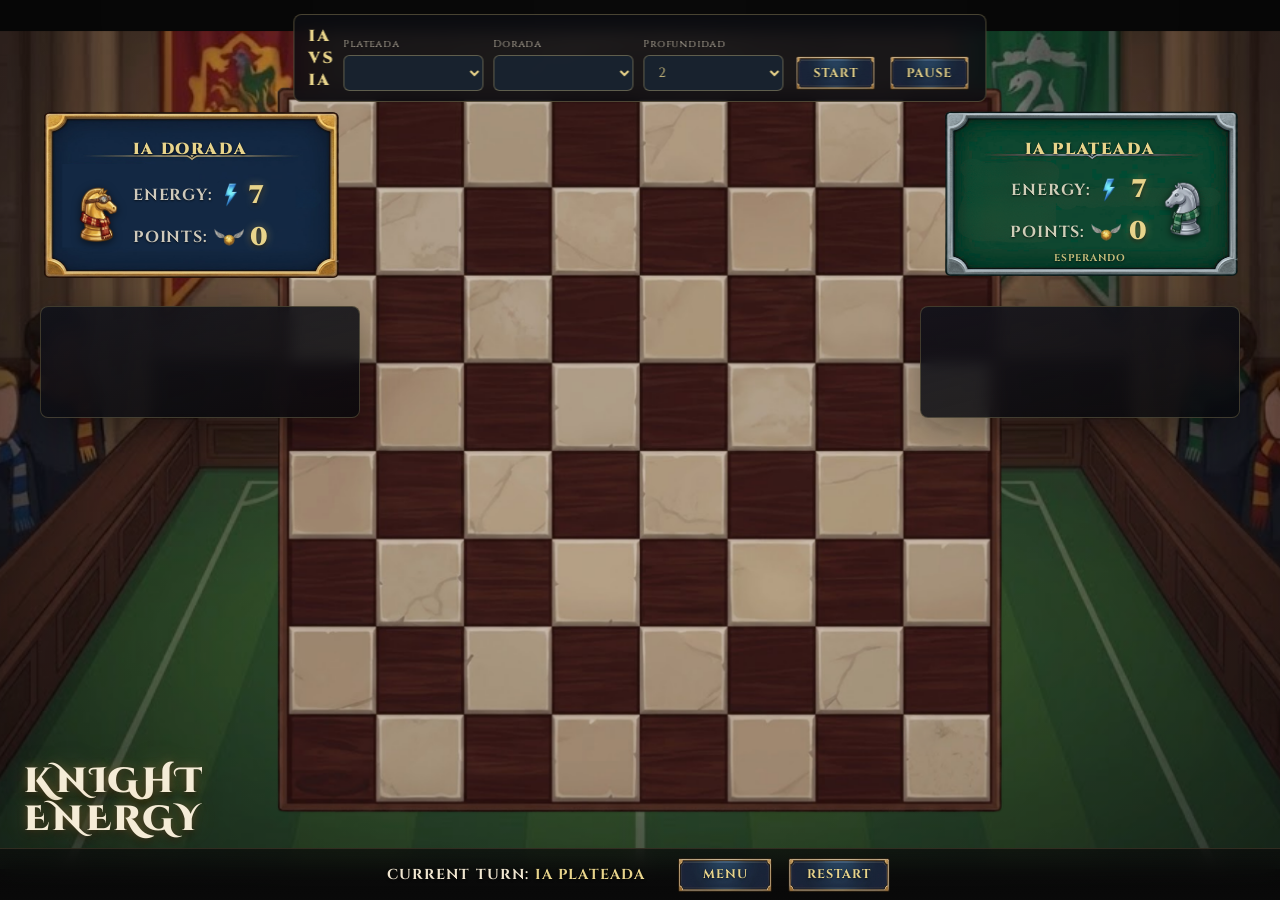
==== web/AIVsAI/index.html @ 50827cb5 "IAvsIA and heuristic tournament" ====
<!DOCTYPE html>
<html lang="es">
<head>
  <meta charset="UTF-8" />
  <meta name="viewport" content="width=device-width, initial-scale=1.0" />
  <title>Knight Energy - IA vs IA</title>
  <link rel="preconnect" href="https://fonts.googleapis.com" />
  <link rel="preconnect" href="https://fonts.gstatic.com" crossorigin />
  <link href="https://fonts.googleapis.com/css2?family=Cinzel+Decorative:wght@400;700;900&family=Cinzel:wght@400;600;700;900&display=swap" rel="stylesheet" />
  <link rel="stylesheet" href="../RenderMap/style.css" />
  <link rel="stylesheet" href="ai.css" />
</head>
<body>
  <div id="bg-image"></div>
  <div id="overlay"></div>

  <section class="ai-control-panel">
    <div class="ai-control-title">IA VS IA</div>
    <label>
      Plateada
      <select id="white-heuristic"></select>
    </label>
    <label>
      Dorada
      <select id="black-heuristic"></select>
    </label>
    <label>
      Profundidad
      <select id="ai-depth">
        <option value="2">2</option>
        <option value="4">4</option>
        <option value="6">6</option>
      </select>
    </label>
    <button class="footer-btn" id="btn-ai-play"><span>START</span></button>
    <button class="footer-btn" id="btn-ai-pause"><span>PAUSE</span></button>
  </section>

  <div class="scoreboard scoreboard--player" id="scoreboard-player">
    <img src="../assets/NewSprints/marcador_player.png" alt="" class="scoreboard__bg" />
    <div class="scoreboard__content">
      <h3 class="scoreboard__title">IA DORADA</h3>
      <div class="scoreboard__body">
        <img src="../assets/NewSprints/player.png" alt="IA dorada" class="scoreboard__avatar" />
        <div class="scoreboard__stats">
          <div class="scoreboard__stat"><span class="scoreboard__stat-label">ENERGY:</span><img src="../assets/NewSprints/energy_icon.png" alt="" class="scoreboard__stat-icon" /><span class="scoreboard__stat-value" id="black-energy">7</span></div>
          <div class="scoreboard__stat"><span class="scoreboard__stat-label">POINTS:</span><img src="../assets/NewSprints/snitch_dorada.png" alt="" class="scoreboard__stat-icon scoreboard__stat-icon--snitch" /><span class="scoreboard__stat-value" id="black-points">0</span></div>
        </div>
      </div>
    </div>
  </div>
  <article class="heuristic-detail-card heuristic-detail-card--black" id="black-heuristic-detail"></article>

  <div class="scoreboard scoreboard--enemy" id="scoreboard-enemy">
    <img src="../assets/NewSprints/marcador_enemy.png" alt="" class="scoreboard__bg" />
    <div class="scoreboard__content">
      <h3 class="scoreboard__title">IA PLATEADA</h3>
      <div class="scoreboard__body">
        <div class="scoreboard__stats scoreboard__stats--right">
          <div class="scoreboard__stat"><span class="scoreboard__stat-label">ENERGY:</span><img src="../assets/NewSprints/energy_icon.png" alt="" class="scoreboard__stat-icon" /><span class="scoreboard__stat-value" id="white-energy">7</span></div>
          <div class="scoreboard__stat"><span class="scoreboard__stat-label">POINTS:</span><img src="../assets/NewSprints/snitch_dorada.png" alt="" class="scoreboard__stat-icon scoreboard__stat-icon--snitch" /><span class="scoreboard__stat-value" id="white-points">0</span></div>
        </div>
        <img src="../assets/NewSprints/enemy_player.png" alt="IA plateada" class="scoreboard__avatar" />
      </div>
      <div class="scoreboard__difficulty" id="ai-status-label">ESPERANDO</div>
    </div>
  </div>
  <article class="heuristic-detail-card heuristic-detail-card--white" id="white-heuristic-detail"></article>

  <div class="board-area">
    <div class="board-wrapper">
      <img src="../assets/NewSprints/tablero.png" alt="Tablero" class="board-bg-img" />
      <div class="board-grid" id="board-grid"></div>
    </div>
  </div>

  <div class="game-brand-title"><h1 class="brand-title">KNIGHT<br>ENERGY</h1></div>

  <footer class="game-footer">
    <div class="footer-turn">CURRENT TURN: <strong id="turn-label">IA PLATEADA</strong></div>
    <div class="footer-buttons">
      <button class="footer-btn" onclick="irAlMenu()"><span>MENU</span></button>
      <button class="footer-btn" onclick="nuevaPartida()"><span>RESTART</span></button>
    </div>
  </footer>

  <div class="toast" id="toast"><span id="toast-msg"></span></div>
  <div id="game-over-modal" class="modal-overlay">
    <div class="modal-card">
      <h2 class="modal-title" id="game-over-title">Fin del juego</h2>
      <div class="modal-content" id="game-over-content"></div>
      <button class="footer-btn footer-btn--modal" onclick="nuevaPartida()"><span>JUGAR DE NUEVO</span></button>
      <button class="modal-close" id="btn-close-game-over">x</button>
    </div>
  </div>

  <script src="/eel.js" onerror="console.warn('eel.js no disponible')"></script>
  <script src="ai.js"></script>
</body>
</html>
---- web/RenderMap/style.css ----
/* ═══════════════════════════════════════════════════════════════
   style.css — Knight Energy · Game Board Interface
   Diseño medieval fiel a la referencia visual
═══════════════════════════════════════════════════════════════ */
*, *::before, *::after { box-sizing: border-box; margin: 0; padding: 0; }

:root {
  --gold: #c9a84c;
  --gold-light: #e8d48b;
  --gold-dark: #8b6914;
  --text-light: #f0e6d0;
  --footer-color: rgba(200, 190, 170, 0.7);
  --cell-size: min(9vw, 9vh);
}

html, body {
  width: 100%; height: 100%; overflow: hidden;
  font-family: 'Cinzel', serif;
  background: #0a0a0a;
  color: var(--text-light);
}

/* ── Fondo ── */
#bg-image {
  position: fixed; inset: 0;
  width: 100vw; height: 100vh;
  z-index: 0;
  background: url('../assets/NewSprints/background.png') center center / cover no-repeat;
}

#overlay {
  position: fixed; inset: 0;
  width: 100vw; height: 100vh;
  background: radial-gradient(ellipse at center top,
    rgba(0,0,0,0.05) 0%, rgba(0,0,0,0.3) 60%, rgba(0,0,0,0.5) 100%);
  z-index: 1;
  pointer-events: none;
}

/* ═══════════════════════════════════════════════════════════════
   SCOREBOARDS — Marcadores superiores
═══════════════════════════════════════════════════════════════ */
.scoreboard {
  position: fixed;
  top: clamp(60px, 12vh, 120px); /* Bajado a la altura aprox del tablero */
  z-index: 20;
  width: clamp(200px, 25vw, 300px); /* Ligeramente más grandes */
  aspect-ratio: 1.7 / 1;
}

.scoreboard--player { left: 40px; } /* Más cerca al tablero */
.scoreboard--enemy  { right: 40px; } /* Más cerca al tablero */

.scoreboard__bg {
  position: absolute;
  inset: 0;
  width: 100%; height: 100%;
  object-fit: fill;
  pointer-events: none;
}

.scoreboard__content {
  position: relative;
  z-index: 2;
  width: 100%; height: 100%;
  display: flex;
  flex-direction: column;
  padding: 10% 10% 8%;
}

.scoreboard__title {
  font-family: 'Cinzel', serif; /* Tipografía más legible */
  font-size: clamp(0.7rem, 1.4vw, 1rem);
  font-weight: 900;
  color: var(--gold-light);
  text-shadow: 0 1px 3px rgba(0,0,0,0.8);
  letter-spacing: 0.1em;
  margin-bottom: 8px;
  text-align: center; /* Título centrado */
}

/* Para el oponente también centrado, anulamos su text-align right previo si existia en el titulo */
.scoreboard--enemy .scoreboard__title {
  text-align: center; 
}

.scoreboard__body {
  display: flex;
  align-items: center;
  gap: 8px;
  flex: 1;
}

.scoreboard__avatar {
  width: clamp(32px, 4.5vw, 55px);
  height: auto;
  object-fit: contain;
  filter: drop-shadow(0 2px 4px rgba(0,0,0,0.6));
  flex-shrink: 0;
}

.scoreboard__stats {
  display: flex;
  flex-direction: column;
  gap: 3px;
  flex: 1;
}

.scoreboard__stats--right {
  text-align: right;
}

.scoreboard__stat {
  display: flex;
  align-items: center;
  gap: 6px;
  font-size: clamp(0.7rem, 1.4vw, 1rem); /* Más grande */
  font-weight: 700;
  color: var(--text-light);
  text-shadow: 0 1px 2px rgba(0,0,0,0.7);
  margin-top: 4px; /* Espaciado extra */
}

.scoreboard--enemy .scoreboard__stat {
  justify-content: flex-end;
}

.scoreboard__stat-label {
  letter-spacing: 0.05em;
  opacity: 0.85;
}

.scoreboard__stat-icon {
  width: clamp(16px, 2.2vw, 24px); /* Mucho más grande */
  height: auto;
  object-fit: contain;
  flex-shrink: 0;
}

.scoreboard__stat-icon--snitch {
  width: clamp(20px, 2.8vw, 30px); /* Mucho más grande */
}

.scoreboard__stat-value {
  font-family: 'Cinzel', serif;
  font-size: clamp(1.1rem, 2.2vw, 1.6rem); /* Tremendamente más grande y notorio */
  font-weight: 900;
  color: var(--gold-light);
  text-shadow: 0 0 8px rgba(255, 220, 120, 0.4), 0 2px 4px rgba(0,0,0,0.8);
  min-width: 20px;
}

.scoreboard__difficulty {
  font-family: 'Cinzel', serif;
  font-size: clamp(0.45rem, 0.9vw, 0.62rem);
  font-weight: 700;
  color: var(--gold-light);
  text-shadow: 0 1px 2px rgba(0,0,0,0.7);
  letter-spacing: 0.08em;
  text-align: right;
  margin-top: 2px;
  opacity: 0.85;
}

/* ═══════════════════════════════════════════════════════════════
   TABLERO CENTRAL
═══════════════════════════════════════════════════════════════ */
.board-area {
  position: fixed;
  inset: 0;
  z-index: 5;
  display: flex;
  align-items: center;
  justify-content: center;
  pointer-events: none;
}

.board-wrapper {
  position: relative;
  width: clamp(380px, 82vh, 750px); /* Tablero un poco más grande todavía */
  height: clamp(380px, 82vh, 750px);
  pointer-events: auto;
}

.board-bg-img {
  position: absolute;
  inset: 0;
  width: 100%; height: 100%;
  object-fit: fill;
  border-radius: 4px;
  pointer-events: none;
}

.board-grid {
  position: absolute;
  /* Offset para que caiga dentro del área útil del tablero.png (el tablero tiene un borde) */
  top: 1.5%;
  left: 1.5%;
  width: 97%;
  height: 97%;
  display: grid;
  grid-template-columns: repeat(8, 1fr);
  grid-template-rows: repeat(8, 1fr);
  z-index: 2;
}

/* ── Celda individual ── */
.cell {
  position: relative;
  display: flex;
  align-items: center;
  justify-content: center;
  cursor: default;
  transition: background 0.15s ease;
}

/* Highlight de movimiento válido (Rosquilla azul) */
.cell--valid {
  cursor: pointer;
}

.cell--valid::before {
  content: "";
  position: absolute;
  width: 45%; 
  height: 45%;
  border: 4px solid rgba(80, 180, 255, 0.85);
  border-radius: 50%;
  box-shadow: 
    0 0 12px rgba(80, 180, 255, 0.6), 
    inset 0 0 12px rgba(80, 180, 255, 0.6);
  z-index: 4;
  transition: transform 0.15s ease, background 0.15s ease;
}

.cell--valid:hover::before {
  background: rgba(80, 180, 255, 0.25);
  transform: scale(1.15);
}
/* ── Textos Flotantes (Recolectables) ── */
.floating-text {
  position: absolute;
  transform: translate(-50%, -50%);
  font-family: 'Cinzel', serif;
  font-size: clamp(1.4rem, 2.8vw, 2.2rem);
  font-weight: 900;
  z-index: 100;
  pointer-events: none;
  animation: floatUp 1.2s cubic-bezier(0.25, 1, 0.5, 1) forwards;
}

.floating-text--snitch {
  color: #fff;
  text-shadow: 0 0 10px rgba(255, 215, 80, 0.9), 0 0 20px rgba(255, 215, 80, 0.8), 0 2px 4px #000;
}

.floating-text--potion {
  color: #fff;
  text-shadow: 0 0 10px rgba(80, 200, 255, 0.9), 0 0 20px rgba(80, 200, 255, 0.8), 0 2px 4px #000;
}

@keyframes floatUp {
  0% { opacity: 0; transform: translate(-50%, -50%) scale(0.5); }
  20% { opacity: 1; transform: translate(-50%, -100%) scale(1.2); }
  100% { opacity: 0; transform: translate(-50%, -200%) scale(1); }
}

/* ── Piezas en las celdas ── */
.cell__piece {
  position: relative;
  display: flex;
  flex-direction: column;
  align-items: center;
  justify-content: center;
  width: 100%;
  height: 100%;
}

/* Imagen del caballo / item */
.cell__img {
  width: 75%;
  height: 75%;
  object-fit: contain;
  position: relative;
  z-index: 2;
  filter: drop-shadow(0 2px 3px rgba(0,0,0,0.4));
}

/* Sombra circular debajo de los caballos */
.cell__shadow {
  position: absolute;
  bottom: 4%;
  left: 50%;
  transform: translateX(-50%);
  width: 55%;
  height: 12%;
  background: radial-gradient(ellipse, rgba(0,0,0,0.45) 0%, transparent 70%);
  border-radius: 50%;
  z-index: 1;
}

/* Brillo detrás de items (snitch/pocion) */
.cell__glow {
  position: absolute;
  top: 50%;
  left: 50%;
  transform: translate(-50%, -50%);
  width: 85%;
  height: 85%;
  border-radius: 50%;
  z-index: 0;
  pointer-events: none;
}

.cell__glow--snitch {
  background: radial-gradient(circle, rgba(255, 215, 80, 0.45) 0%, rgba(255, 200, 50, 0.1) 50%, transparent 70%);
}

.cell__glow--potion {
  background: radial-gradient(circle, rgba(80, 200, 255, 0.4) 0%, rgba(50, 180, 220, 0.1) 50%, transparent 70%);
}

/* Intensidad del glow según valor */
.cell__glow--high {
  filter: brightness(1.5);
}

.cell__glow--mid {
  filter: brightness(1.2);
}

/* Número/valor del item */
.cell__value {
  position: absolute;
  bottom: 8px; /* Menos pegado a la esquina */
  right: 12px; /* Menos pegado a la esquina */
  font-family: 'Cinzel', serif;
  font-size: clamp(0.6rem, 1.3vw, 0.9rem);
  font-weight: 900;
  color: var(--gold-light);
  text-shadow:
    0 0 6px rgba(255, 220, 120, 0.5),
    -1px -1px 0 #000, 1px -1px 0 #000, -1px 1px 0 #000, 1px 1px 0 #000,
    0 2px 4px rgba(0,0,0,1); /* Sombras fuertes y stroke simulado para más grosor */
  z-index: 3;
  line-height: 1;
}

/* ── Clases especiales para animar a los caballos de forma flotante ── */
.horses-container {
  position: absolute;
  top: 1.5%; left: 1.5%;
  width: 97%; height: 97%;
  pointer-events: none;
  z-index: 10;
}

.horse-piece {
  position: absolute;
  width: 12.5%; /* 100% / 8 */
  height: 12.5%;
  transition: top 0.4s cubic-bezier(0.34, 1.56, 0.64, 1), left 0.4s cubic-bezier(0.34, 1.56, 0.64, 1);
  display: flex;
  flex-direction: column;
  align-items: center;
  justify-content: center;
}

/* ═══════════════════════════════════════════════════════════════
   FOOTER BAR
═══════════════════════════════════════════════════════════════ */
.game-footer {
  position: fixed;
  bottom: 0; left: 0; right: 0;
  z-index: 20;
  height: 52px;
  background: linear-gradient(180deg, rgba(10, 10, 10, 0.7) 0%, rgba(10, 10, 10, 0.92) 100%);
  backdrop-filter: blur(10px);
  display: flex;
  align-items: center;
  justify-content: center;
  gap: 30px;
  padding: 0 24px;
  border-top: 1px solid rgba(139, 115, 85, 0.3);
}

.footer-turn {
  font-family: 'Cinzel', serif;
  font-size: clamp(0.65rem, 1.3vw, 0.9rem);
  font-weight: 700;
  color: var(--text-light);
  text-shadow: 0 1px 3px rgba(0,0,0,0.7);
  letter-spacing: 0.08em;
  text-transform: uppercase;
}

.footer-turn strong {
  color: var(--gold-light);
}

.footer-buttons {
  display: flex;
  gap: 10px;
}

.footer-btn {
  position: relative;
  background: url('../assets/NewSprints/button.png') center center / 100% 100% no-repeat;
  border: none;
  outline: none;
  padding: 8px 22px;
  min-width: 100px;
  min-height: 36px;
  cursor: pointer;
  font-family: 'Cinzel', serif;
  font-size: clamp(0.6rem, 1vw, 0.78rem);
  font-weight: 700;
  color: var(--gold-light);
  letter-spacing: 0.08em;
  text-transform: uppercase;
  text-shadow: 0 1px 3px rgba(0,0,0,0.7);
  transition: transform 0.15s ease, filter 0.15s ease;
  text-align: center;
}

.footer-btn:hover {
  background-image: url('../assets/NewSprints/Button_hover.png');
  color: #fff;
  transform: translateY(-1px) scale(1.03);
  filter: brightness(1.08);
  text-shadow: 0 0 8px rgba(255, 248, 230, 0.5), 0 1px 3px rgba(0,0,0,0.7);
}

.footer-btn:active {
  transform: scale(0.97);
  filter: brightness(0.95);
}

.footer-btn--modal {
  min-width: 180px;
  padding: 10px 28px;
  margin-top: 16px;
}

/* ═══════════════════════════════════════════════════════════════
   TOAST
═══════════════════════════════════════════════════════════════ */
.toast {
  position: fixed;
  bottom: 70px;
  left: 50%;
  transform: translateX(-50%) translateY(20px);
  z-index: 200;
  background: rgba(20, 16, 12, 0.95);
  border: 1px solid rgba(139, 115, 85, 0.5);
  color: var(--text-light);
  padding: 10px 20px;
  border-radius: 6px;
  font-family: 'Cinzel', serif;
  font-size: 0.8rem;
  font-weight: 600;
  opacity: 0;
  pointer-events: none;
  transition: opacity 0.3s, transform 0.3s;
  white-space: nowrap;
}

.toast.show {
  opacity: 1;
  transform: translateX(-50%) translateY(0);
}

/* ═══════════════════════════════════════════════════════════════
   MODAL FIN DEL JUEGO
═══════════════════════════════════════════════════════════════ */
.modal-overlay {
  position: fixed; inset: 0;
  z-index: 500;
  background: rgba(0,0,0,0.7);
  display: none;
  align-items: center;
  justify-content: center;
  backdrop-filter: blur(4px);
}

.modal-overlay--open {
  display: flex;
}

.modal-card {
  position: relative;
  background: linear-gradient(165deg, rgba(32, 26, 20, 0.98), rgba(18, 14, 10, 0.99));
  border: 2px solid rgba(139, 115, 85, 0.5);
  border-radius: 8px;
  padding: 32px 36px;
  max-width: 420px;
  width: 90%;
  text-align: center;
  box-shadow: 0 16px 48px rgba(0,0,0,0.6);
}

.modal-title {
  font-family: 'Cinzel Decorative', 'Cinzel', serif;
  font-size: 1.6rem;
  font-weight: 900;
  color: var(--gold-light);
  text-shadow: 0 0 10px rgba(255, 220, 120, 0.3), 0 2px 6px rgba(0,0,0,0.8);
  margin-bottom: 16px;
}

.modal-content {
  font-size: 0.9rem;
  color: var(--text-light);
  line-height: 1.6;
  margin-bottom: 8px;
}

.modal-content .result-row {
  display: flex;
  justify-content: space-between;
  padding: 6px 0;
  border-bottom: 1px solid rgba(139, 115, 85, 0.25);
}

.modal-close {
  position: absolute;
  top: 10px; right: 14px;
  background: none;
  border: none;
  color: rgba(200, 190, 170, 0.5);
  font-size: 1.2rem;
  cursor: pointer;
  transition: color 0.2s;
}

.modal-close:hover { color: #fff; }

/* ═══════════════════════════════════════════════════════════════
   ANIMACIONES
═══════════════════════════════════════════════════════════════ */
@keyframes snitchPulse {
  0%, 100% { filter: drop-shadow(0 0 4px rgba(255, 215, 80, 0.4)) drop-shadow(0 2px 3px rgba(0,0,0,0.4)); transform: translateY(0px); }
  50%      { filter: drop-shadow(0 0 10px rgba(255, 215, 80, 0.7)) drop-shadow(0 2px 3px rgba(0,0,0,0.4)); transform: translateY(-4px); }
}

@keyframes potionPulse {
  0%, 100% { filter: drop-shadow(0 0 4px rgba(80, 200, 255, 0.4)) drop-shadow(0 2px 3px rgba(0,0,0,0.4)); transform: translateY(0px); }
  50%      { filter: drop-shadow(0 0 10px rgba(80, 200, 255, 0.7)) drop-shadow(0 2px 3px rgba(0,0,0,0.4)); transform: translateY(-4px); }
}

.cell__img--snitch {
  animation: snitchPulse 2.5s ease-in-out infinite;
}

.cell__img--potion {
  animation: potionPulse 2.5s ease-in-out infinite;
}

/* Fade-out al salir */
body.fade-out {
  animation: fadeOut 0.45s ease forwards;
}

@keyframes fadeOut {
  to { opacity: 0; }
}

/* Animación de entrada inicial del tablero */
@keyframes boardEntry {
  0%   { opacity: 0; transform: translateY(-20px) scale(0.9); }
  100% { opacity: 1; transform: translateY(0) scale(1); }
}

.cell--animate-entry {
  animation: boardEntry 0.5s cubic-bezier(0.34, 1.56, 0.64, 1) both;
}

/* Pop UP dopamínico para los marcadores */
@keyframes dopaminePop {
  0%   { transform: scale(1); filter: brightness(1); text-shadow: 0 0 6px rgba(255, 220, 120, 0.3); }
  50%  { transform: scale(1.6); filter: brightness(1.5); text-shadow: 0 0 25px rgba(255, 220, 120, 0.9); color: #fff; }
  100% { transform: scale(1); filter: brightness(1); text-shadow: 0 0 6px rgba(255, 220, 120, 0.3); }
}

.dopamine-pop {
  display: inline-block;
  animation: dopaminePop 0.8s cubic-bezier(0.25, 1, 0.5, 1) forwards;
}

/* ── Título del juego (Bottom Left) ── */
.game-brand-title {
  position: fixed;
  bottom: 60px; /* Arriba del footer */
  left: 24px;
  z-index: 10;
  pointer-events: none;
}

.game-brand-title h1 {
  font-family: 'Cinzel Decorative', 'Cinzel', serif;
  font-size: clamp(1.4rem, 2.8vw, 2.2rem);
  font-weight: 900;
  color: #f5ecd7;
  letter-spacing: 0.08em;
  line-height: 1.1;
  text-shadow:
    0 0 10px rgba(255, 220, 120, 0.35),
    0 0 25px rgba(218, 185, 90, 0.2),
    0 0 50px rgba(201, 168, 76, 0.1),
    0 2px 6px rgba(0, 0, 0, 0.9),
    0 4px 12px rgba(0, 0, 0, 0.6);
  user-select: none;
}

/* ═══════════════════════════════════════════════════════════════
   RESPONSIVO
═══════════════════════════════════════════════════════════════ */
@media (max-width: 700px) {
  .scoreboard {
    width: clamp(140px, 40vw, 200px);
    top: 6px;
  }

  .scoreboard--player { left: 4px; }
  .scoreboard--enemy  { right: 4px; }

  .board-wrapper {
    width: clamp(260px, 85vw, 420px);
    height: clamp(260px, 85vw, 420px);
  }

  .game-footer {
    height: 44px;
    gap: 14px;
  }

  .footer-btn {
    padding: 6px 14px;
    min-width: 70px;
    min-height: 30px;
    font-size: 0.55rem;
  }
}

@media (max-height: 500px) {
  .board-wrapper {
    width: clamp(250px, 65vh, 400px);
    height: clamp(250px, 65vh, 400px);
  }

  .scoreboard {
    width: clamp(130px, 18vw, 180px);
  }
}
---- web/AIVsAI/ai.css ----
.ai-control-panel {
  position: fixed;
  top: 14px;
  left: 50%;
  transform: translateX(-50%);
  z-index: 60;
  display: grid;
  grid-template-columns: auto auto auto auto auto auto;
  align-items: end;
  gap: 10px;
  max-width: min(1120px, calc(100vw - 24px));
  padding: 10px 14px;
  background: rgba(12, 13, 18, 0.86);
  border: 1px solid rgba(232, 212, 139, 0.28);
  border-radius: 8px;
  backdrop-filter: blur(8px);
}

.ai-control-title {
  color: var(--gold-light);
  font-weight: 900;
  letter-spacing: 0.1em;
  align-self: center;
}

.ai-control-panel label {
  display: flex;
  flex-direction: column;
  gap: 4px;
  font-size: 0.62rem;
  color: rgba(240, 230, 208, 0.82);
  letter-spacing: 0.08em;
}

.ai-control-panel select {
  min-width: 140px;
  background: rgba(26, 36, 48, 0.96);
  color: var(--gold-light);
  border: 1px solid rgba(232, 212, 139, 0.34);
  border-radius: 6px;
  padding: 7px 10px;
  font-family: 'Cinzel', serif;
}

.ai-control-panel .footer-btn {
  min-width: 84px;
  padding: 7px 14px;
}

.heuristic-detail-card {
  position: fixed;
  top: clamp(230px, 34vh, 320px);
  z-index: 19;
  width: clamp(220px, 25vw, 320px);
  min-height: 112px;
  max-height: 210px;
  overflow: auto;
  padding: 12px;
  border: 1px solid rgba(232, 212, 139, 0.22);
  border-radius: 8px;
  background: linear-gradient(165deg, rgba(18, 19, 27, 0.9), rgba(7, 8, 12, 0.82));
  backdrop-filter: blur(8px);
  box-shadow: 0 12px 36px rgba(0, 0, 0, 0.35);
}

.heuristic-detail-card--black {
  left: 40px;
}

.heuristic-detail-card--white {
  right: 40px;
}

.heuristic-detail-card h3 {
  color: var(--gold-light);
  font-size: 0.78rem;
  margin-bottom: 5px;
  letter-spacing: 0.08em;
}

.heuristic-detail-card p {
  color: rgba(240, 230, 208, 0.78);
  font-size: 0.68rem;
  line-height: 1.35;
  margin-bottom: 7px;
}

.formula-line {
  display: flex;
  align-items: center;
  flex-wrap: wrap;
  gap: 5px;
  color: #f5ecd7;
  font-family: 'Cinzel', serif;
  font-size: 0.7rem;
  line-height: 1.35;
  margin-bottom: 8px;
}

.formula-name {
  color: var(--gold-light);
  font-weight: 900;
  margin-right: 2px;
}

.formula-term {
  display: inline-flex;
  align-items: baseline;
  gap: 3px;
  padding: 3px 6px;
  border-radius: 999px;
  background: rgba(232, 212, 139, 0.08);
  border: 1px solid rgba(232, 212, 139, 0.12);
}

.formula-term strong {
  color: #fff3bd;
}

.formula-term span {
  color: rgba(240, 230, 208, 0.86);
  font-style: italic;
}

.formula-plus {
  color: rgba(232, 212, 139, 0.72);
  font-weight: 900;
}

.weight-grid {
  display: grid;
  grid-template-columns: repeat(2, minmax(0, 1fr));
  gap: 5px;
}

.weight-pill {
  display: flex;
  justify-content: space-between;
  gap: 6px;
  padding: 4px 6px;
  border-radius: 6px;
  background: rgba(255, 255, 255, 0.055);
  color: rgba(240, 230, 208, 0.82);
  font-size: 0.62rem;
}

.weight-pill strong {
  color: var(--gold-light);
}

.scoreboard__difficulty {
  text-align: center;
}

@media (max-width: 900px) {
  .ai-control-panel {
    grid-template-columns: repeat(2, minmax(0, 1fr));
    top: 8px;
  }

  .ai-control-title {
    grid-column: 1 / -1;
    text-align: center;
  }

  .heuristic-detail-card {
    position: fixed;
    top: auto;
    bottom: 58px;
    width: calc(50vw - 12px);
    max-height: 150px;
  }

  .heuristic-detail-card--black {
    left: 6px;
  }

  .heuristic-detail-card--white {
    right: 6px;
  }
}
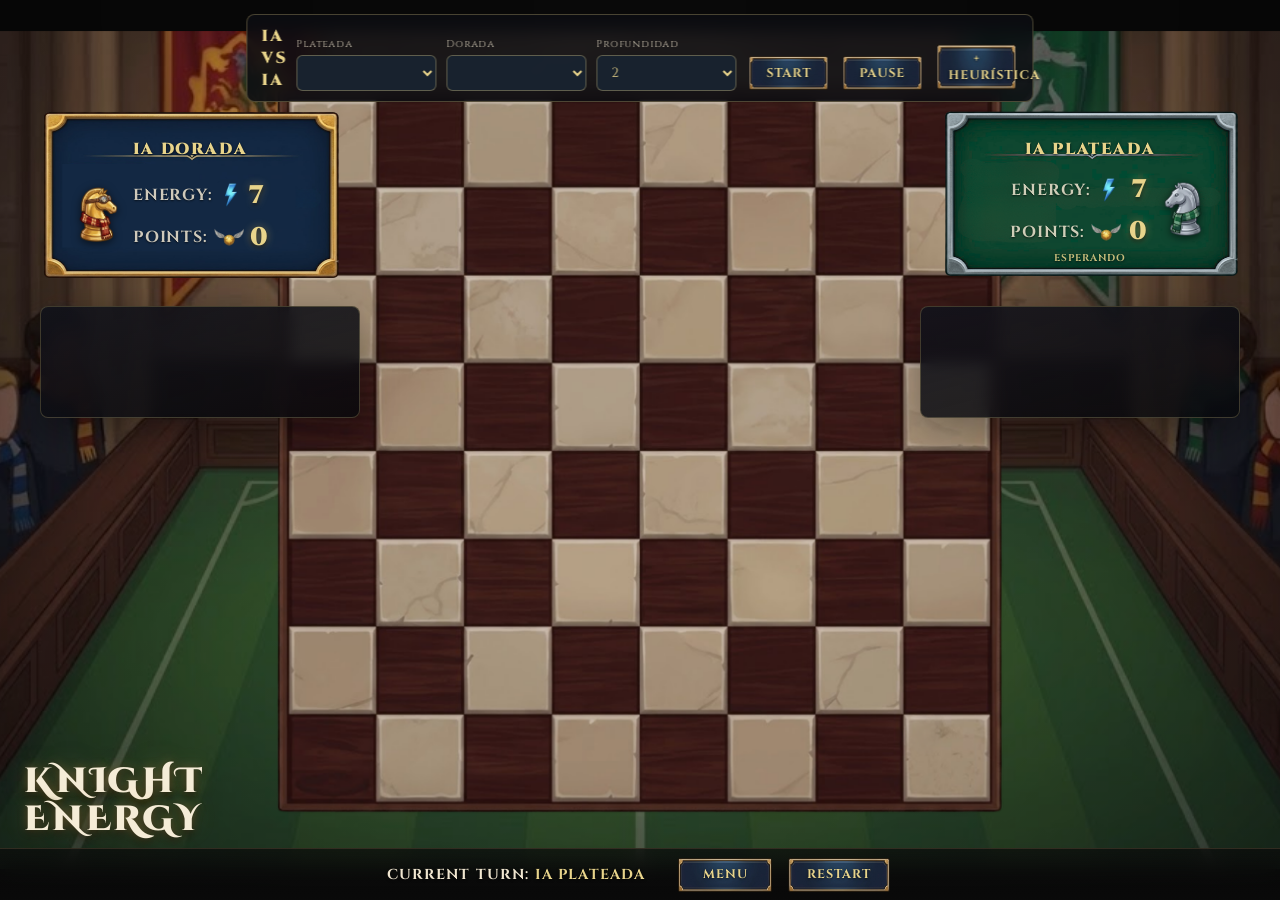
==== commit d84181d8: "Heuristic tournament" ====
--- a/web/AIVsAI/index.html
+++ b/web/AIVsAI/index.html
@@ -34,6 +34,7 @@
     </label>
     <button class="footer-btn" id="btn-ai-play"><span>START</span></button>
     <button class="footer-btn" id="btn-ai-pause"><span>PAUSE</span></button>
+    <button class="footer-btn" id="btn-custom-heuristic"><span>+ HEURÍSTICA</span></button>
   </section>
 
   <div class="scoreboard scoreboard--player" id="scoreboard-player">
@@ -85,6 +86,17 @@
   </footer>
 
   <div class="toast" id="toast"><span id="toast-msg"></span></div>
+  <div id="heuristic-modal" class="modal-overlay">
+    <form class="custom-modal-card" id="custom-heuristic-form">
+      <h2 class="modal-title">Nueva heurística</h2>
+      <label class="custom-name-label">Nombre <input id="custom-heuristic-name" maxlength="40" required /></label>
+      <div class="custom-weight-grid" id="custom-weight-grid"></div>
+      <div class="custom-modal-actions">
+        <button type="submit" class="footer-btn"><span>GUARDAR</span></button>
+        <button type="button" class="footer-btn" id="btn-close-heuristic-modal"><span>CANCELAR</span></button>
+      </div>
+    </form>
+  </div>
   <div id="game-over-modal" class="modal-overlay">
     <div class="modal-card">
       <h2 class="modal-title" id="game-over-title">Fin del juego</h2>
--- a/web/AIVsAI/ai.css
+++ b/web/AIVsAI/ai.css
@@ -5,7 +5,7 @@
   transform: translateX(-50%);
   z-index: 60;
   display: grid;
-  grid-template-columns: auto auto auto auto auto auto;
+  grid-template-columns: auto auto auto auto auto auto auto;
   align-items: end;
   gap: 10px;
   max-width: min(1120px, calc(100vw - 24px));
@@ -45,6 +45,63 @@
 .ai-control-panel .footer-btn {
   min-width: 84px;
   padding: 7px 14px;
+}
+
+.custom-modal-card {
+  width: min(620px, 92vw);
+  max-height: 86vh;
+  overflow: auto;
+  padding: 24px;
+  border: 1px solid rgba(232, 212, 139, 0.38);
+  border-radius: 8px;
+  background: linear-gradient(165deg, rgba(24, 25, 34, 0.98), rgba(8, 9, 14, 0.98));
+  box-shadow: 0 18px 56px rgba(0, 0, 0, 0.55);
+}
+
+.custom-name-label {
+  display: grid;
+  gap: 8px;
+  color: var(--gold-light);
+  font-size: 0.82rem;
+  letter-spacing: 0.08em;
+  text-transform: uppercase;
+}
+
+.custom-name-label input,
+.custom-weight-row input {
+  width: 100%;
+  min-height: 38px;
+  border: 1px solid rgba(232, 212, 139, 0.26);
+  border-radius: 6px;
+  background: rgba(26, 36, 48, 0.92);
+  color: #f5ecd7;
+  padding: 8px 10px;
+  font-family: 'Cinzel', serif;
+}
+
+.custom-weight-grid {
+  display: grid;
+  grid-template-columns: repeat(2, minmax(0, 1fr));
+  gap: 10px;
+  margin-top: 14px;
+}
+
+.custom-weight-row {
+  display: grid;
+  gap: 6px;
+  color: rgba(240, 230, 208, 0.82);
+  font-size: 0.72rem;
+}
+
+.custom-weight-row span {
+  color: var(--gold-light);
+  font-weight: 900;
+}
+
+.custom-modal-actions {
+  display: flex;
+  gap: 12px;
+  margin-top: 18px;
 }
 
 .heuristic-detail-card {
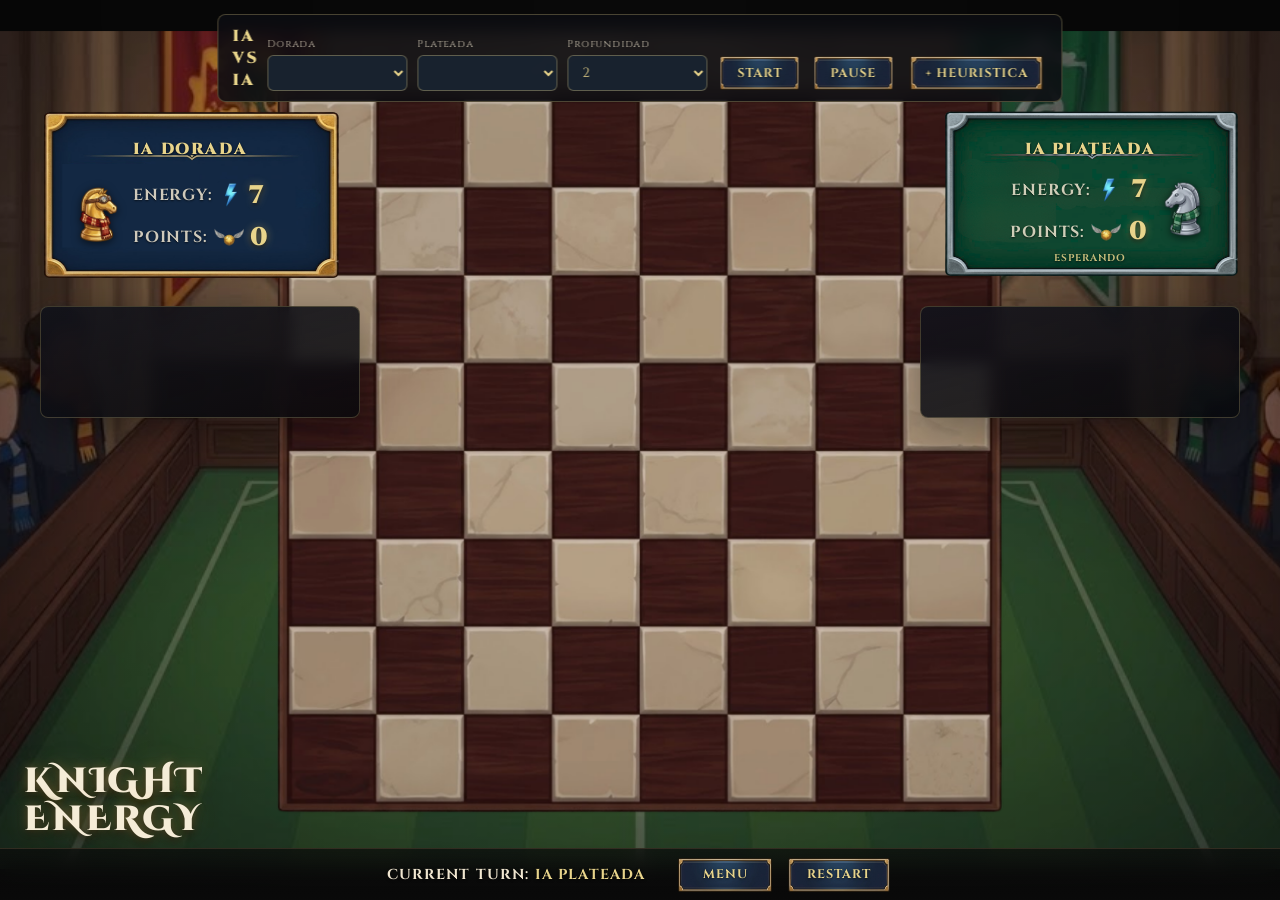
==== commit d662b06b: "Tournaments stylished" ====
--- a/web/AIVsAI/index.html
+++ b/web/AIVsAI/index.html
@@ -17,12 +17,12 @@
   <section class="ai-control-panel">
     <div class="ai-control-title">IA VS IA</div>
     <label>
+      Dorada
+      <select id="black-heuristic"></select>
+    </label>
+    <label>
       Plateada
       <select id="white-heuristic"></select>
-    </label>
-    <label>
-      Dorada
-      <select id="black-heuristic"></select>
     </label>
     <label>
       Profundidad
@@ -34,7 +34,7 @@
     </label>
     <button class="footer-btn" id="btn-ai-play"><span>START</span></button>
     <button class="footer-btn" id="btn-ai-pause"><span>PAUSE</span></button>
-    <button class="footer-btn" id="btn-custom-heuristic"><span>+ HEURÍSTICA</span></button>
+    <button class="footer-btn" id="btn-custom-heuristic"><span>+ HEURISTICA</span></button>
   </section>
 
   <div class="scoreboard scoreboard--player" id="scoreboard-player">
@@ -88,7 +88,7 @@
   <div class="toast" id="toast"><span id="toast-msg"></span></div>
   <div id="heuristic-modal" class="modal-overlay">
     <form class="custom-modal-card" id="custom-heuristic-form">
-      <h2 class="modal-title">Nueva heurística</h2>
+      <h2 class="modal-title">Nueva heuristica</h2>
       <label class="custom-name-label">Nombre <input id="custom-heuristic-name" maxlength="40" required /></label>
       <div class="custom-weight-grid" id="custom-weight-grid"></div>
       <div class="custom-modal-actions">
--- a/web/AIVsAI/ai.css
+++ b/web/AIVsAI/ai.css
@@ -45,6 +45,14 @@
 .ai-control-panel .footer-btn {
   min-width: 84px;
   padding: 7px 14px;
+}
+
+#btn-custom-heuristic {
+  min-width: 142px;
+}
+
+#btn-custom-heuristic span {
+  white-space: nowrap;
 }
 
 .custom-modal-card {
